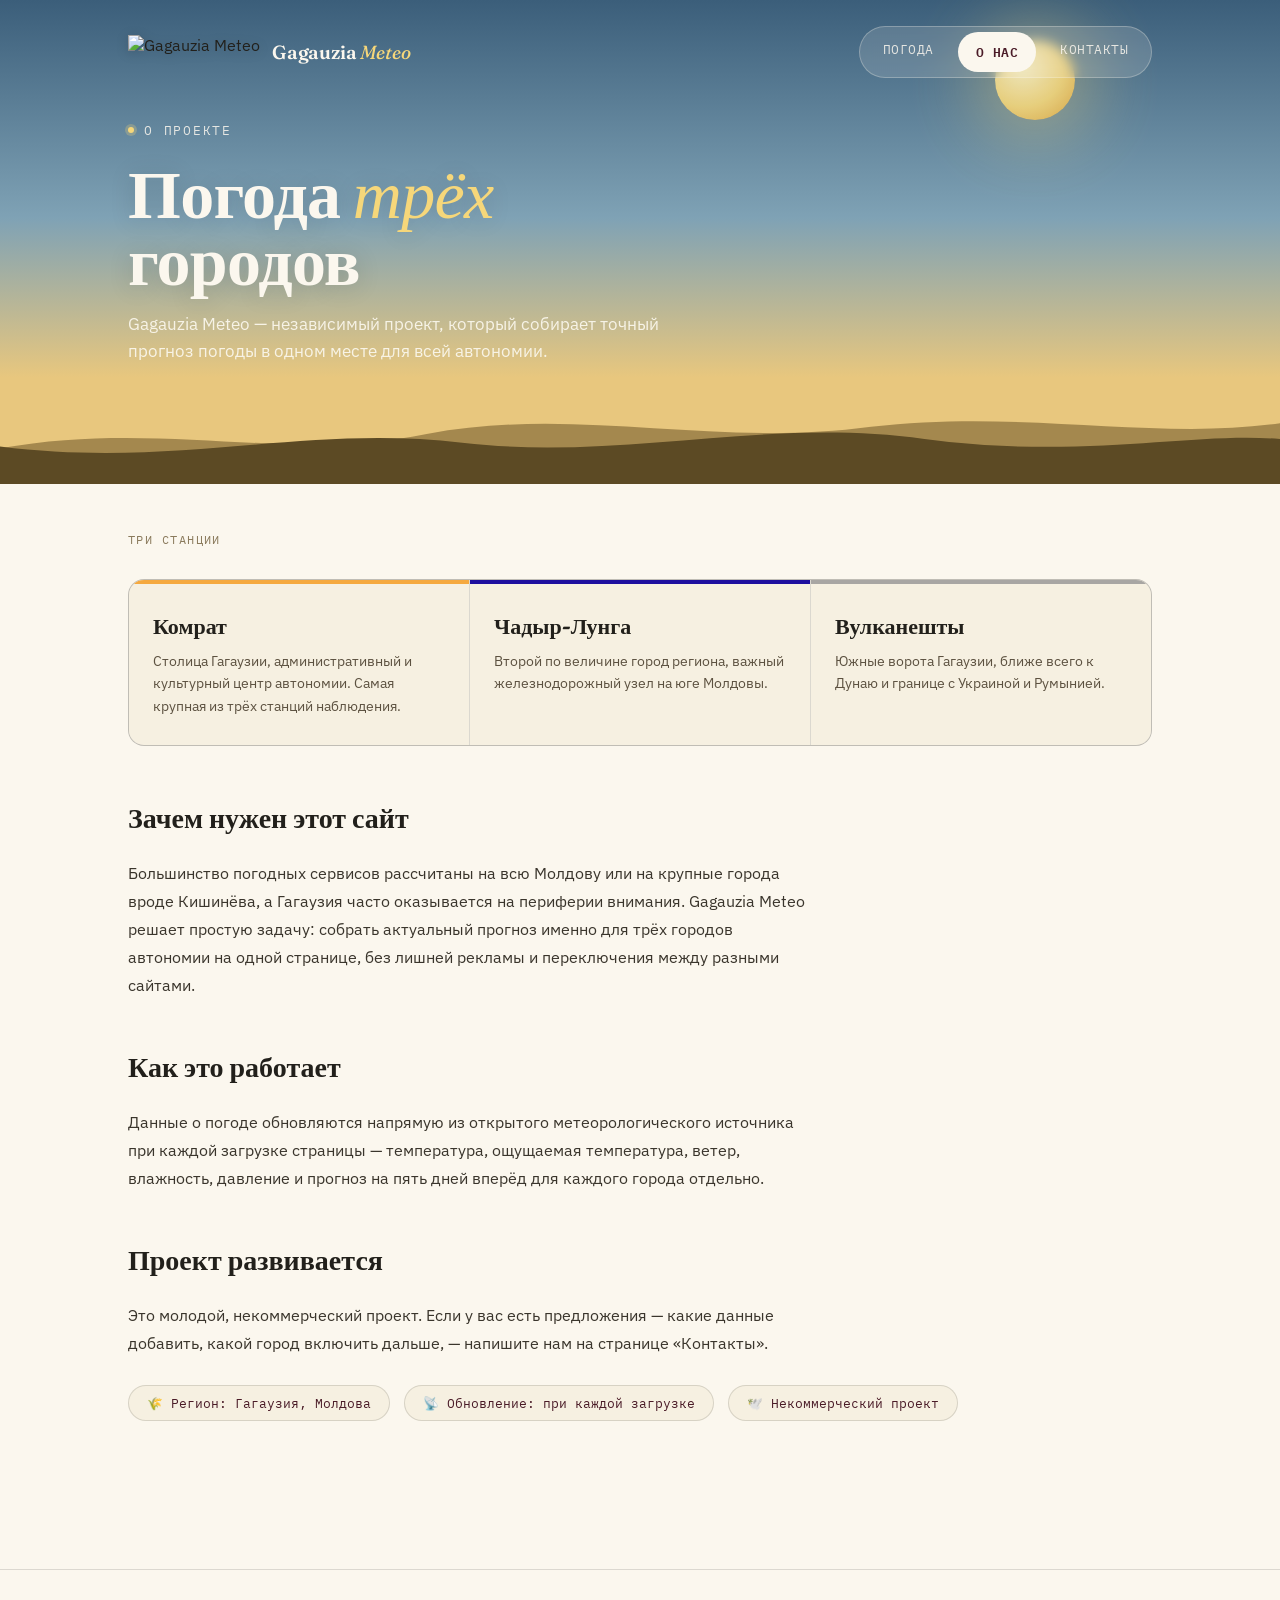
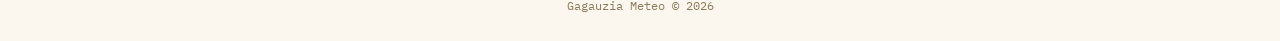
==== about.html @ 07c4e748 "Add files via upload" ====
<!DOCTYPE html>
<html lang="ru">
<head>
<meta charset="UTF-8">
<meta name="viewport" content="width=device-width, initial-scale=1.0">
<title>О нас — Gagauzia Meteo</title>
<meta name="description" content="Gagauzia Meteo — независимый погодный проект для Комрата, Чадыр-Лунги и Вулканешт.">
<link rel="icon" href="assets/logo.png">
<link rel="preconnect" href="https://fonts.googleapis.com">
<link rel="preconnect" href="https://fonts.gstatic.com" crossorigin>
<link href="https://fonts.googleapis.com/css2?family=Fraunces:opsz,wght@9..144,300;9..144,450;9..144,600;9..144,700&family=IBM+Plex+Sans:wght@400;500;600&family=IBM+Plex+Mono:wght@400;500;600&display=swap" rel="stylesheet">
<link rel="stylesheet" href="styles.css">
</head>
<body>

<div class="hero">
  <nav class="site-nav">
    <a href="index.html" class="brand">
      <img src="assets/logo.png" alt="Gagauzia Meteo">
      <span class="brand-word">Gagauzia <em>Meteo</em></span>
    </a>
    <div class="nav-links">
      <a href="index.html">Погода</a>
      <a href="about.html" class="active">О нас</a>
      <a href="contacts.html">Контакты</a>
    </div>
  </nav>

  <div class="sun" style="width:80px;height:80px; top:40px; right:16%; opacity:0.9;"></div>

  <div class="hero-inner short">
    <div class="eyebrow"><span class="dot"></span>О проекте</div>
    <h1 class="title">Погода <em>трёх</em><br>городов</h1>
    <p class="subtitle">Gagauzia Meteo — независимый проект, который собирает точный прогноз погоды в одном месте для всей автономии.</p>
  </div>

  <svg class="land land-back" viewBox="0 0 1440 140" preserveAspectRatio="none" style="height:100px;">
    <path d="M0,90 C180,50 320,110 480,70 C650,30 800,90 980,60 C1150,35 1300,80 1440,55 L1440,140 L0,140 Z"/>
  </svg>
  <svg class="land land-front" viewBox="0 0 1440 160" preserveAspectRatio="none" style="height:120px;">
    <path d="M0,110 C200,140 340,80 520,105 C700,130 860,70 1040,100 C1220,128 1340,90 1440,100 L1440,160 L0,160 Z"/>
  </svg>
</div>

<main>
  <div class="section-label">Три станции</div>
  <div class="about-grid">
    <div class="about-cell" style="--dot:var(--dot-amber)">
      <h3>Комрат</h3>
      <p>Столица Гагаузии, административный и культурный центр автономии. Самая крупная из трёх станций наблюдения.</p>
    </div>
    <div class="about-cell" style="--dot:var(--dot-indigo)">
      <h3>Чадыр-Лунга</h3>
      <p>Второй по величине город региона, важный железнодорожный узел на юге Молдовы.</p>
    </div>
    <div class="about-cell" style="--dot:var(--dot-grey)">
      <h3>Вулканешты</h3>
      <p>Южные ворота Гагаузии, ближе всего к Дунаю и границе с Украиной и Румынией.</p>
    </div>
  </div>

  <div class="prose">
    <h2>Зачем нужен этот сайт</h2>
    <p>Большинство погодных сервисов рассчитаны на всю Молдову или на крупные города вроде Кишинёва, а Гагаузия часто оказывается на периферии внимания. Gagauzia Meteo решает простую задачу: собрать актуальный прогноз именно для трёх городов автономии на одной странице, без лишней рекламы и переключения между разными сайтами.</p>

    <h2>Как это работает</h2>
    <p>Данные о погоде обновляются напрямую из открытого метеорологического источника при каждой загрузке страницы — температура, ощущаемая температура, ветер, влажность, давление и прогноз на пять дней вперёд для каждого города отдельно.</p>

    <h2>Проект развивается</h2>
    <p>Это молодой, некоммерческий проект. Если у вас есть предложения — какие данные добавить, какой город включить дальше, — напишите нам на странице «Контакты».</p>
  </div>

  <div class="mission-strip">
    <span class="mission-pill">🌾 Регион: Гагаузия, Молдова</span>
    <span class="mission-pill">📡 Обновление: при каждой загрузке</span>
    <span class="mission-pill">🕊️ Некоммерческий проект</span>
  </div>
</main>

<footer>
  Gagauzia Meteo © <span id="year"></span>
</footer>

<script>document.getElementById('year').textContent = new Date().getFullYear();</script>
</body>
</html>
---- styles.css ----
:root{
  --sky-top:#3B5E7A;
  --sky-mid:#7FA2B5;
  --sky-low:#E8C77E;
  --steppe-dark:#5C4A24;
  --cream:#F6F0E1;
  --ink:#22201B;
  --wine:#6B2737;
  --wine-deep:#4A1B27;
  --paper:#FBF7EE;
  --line: rgba(34,32,27,0.14);
  --gold: #C99A3E;
  /* accent trio, lifted from the logo dots */
  --dot-amber:#F5A93F;
  --dot-indigo:#1E0F9E;
  --dot-grey:#A8A6A3;
}
*{box-sizing:border-box;}
html{scroll-behavior:smooth;}
body{
  margin:0;
  background:var(--paper);
  color:var(--ink);
  font-family:'IBM Plex Sans', sans-serif;
  -webkit-font-smoothing:antialiased;
}
@media (prefers-reduced-motion: reduce){
  *{animation-duration:0.001ms !important; animation-iteration-count:1 !important; transition-duration:0.001ms !important;}
}
a{color:inherit;}

/* ---------- SITE NAV ---------- */
.site-nav{
  position:relative;
  z-index:10;
  max-width:1080px;
  margin:0 auto;
  padding:26px 28px 0;
  display:flex;
  align-items:center;
  justify-content:space-between;
}
.brand{
  display:flex;
  align-items:center;
  gap:12px;
  text-decoration:none;
}
.brand img{height:34px; width:auto; display:block; filter: drop-shadow(0 2px 6px rgba(0,0,0,0.15));}
.brand-word{
  font-family:'Fraunces', serif;
  font-weight:600;
  font-size:19px;
  color:var(--paper);
  letter-spacing:-0.01em;
}
.brand-word em{font-style:italic; font-weight:450; color:#F6D77A;}
.nav-links{
  display:flex;
  gap:6px;
  background:rgba(251,247,238,0.14);
  border:1px solid rgba(251,247,238,0.28);
  border-radius:100px;
  padding:5px;
  backdrop-filter:blur(6px);
}
.nav-links a{
  font-family:'IBM Plex Mono', monospace;
  font-size:12.5px;
  letter-spacing:0.04em;
  text-transform:uppercase;
  text-decoration:none;
  color:rgba(251,247,238,0.85);
  padding:9px 18px;
  border-radius:100px;
  transition:background 0.15s ease, color 0.15s ease;
}
.nav-links a:hover{background:rgba(251,247,238,0.14);}
.nav-links a.active{background:var(--paper); color:var(--wine-deep); font-weight:600;}

.nav-toggle{display:none;}

@media (max-width:640px){
  .site-nav{padding:20px 20px 0;}
  .brand-word{display:none;}
  .nav-links{gap:2px;}
  .nav-links a{padding:8px 11px; font-size:11px;}
}

/* ---------- HERO / HORIZON (shared across pages, height varies) ---------- */
.hero{
  position:relative;
  overflow:hidden;
  background:linear-gradient(180deg, var(--sky-top) 0%, var(--sky-mid) 45%, var(--sky-low) 78%, var(--sky-low) 100%);
}
.hero-inner{
  position:relative;
  z-index:3;
  max-width:1080px;
  margin:0 auto;
  padding:44px 28px 170px;
}
.hero-inner.short{padding-bottom:120px;}
.eyebrow{
  font-family:'IBM Plex Mono', monospace;
  font-size:12.5px;
  letter-spacing:0.14em;
  text-transform:uppercase;
  color:rgba(251,247,238,0.85);
  display:flex;
  align-items:center;
  gap:10px;
  margin-bottom:22px;
}
.eyebrow .dot{width:6px;height:6px;border-radius:50%;background:#F6D77A;box-shadow:0 0 0 3px rgba(246,215,122,0.25);}
h1.title{
  font-family:'Fraunces', serif;
  font-weight:600;
  font-optical-sizing:auto;
  font-size:clamp(36px, 6vw, 68px);
  line-height:0.98;
  letter-spacing:-0.01em;
  color:var(--paper);
  margin:0 0 18px;
  text-shadow:0 2px 24px rgba(0,0,0,0.15);
}
h1.title em{font-style:italic; font-weight:450; color:#F6D77A;}
.subtitle{
  font-size:17px;
  max-width:560px;
  color:rgba(251,247,238,0.92);
  line-height:1.55;
  margin:0;
}
.subtitle b{font-weight:600; color:#fff;}

.sun{
  position:absolute;
  border-radius:50%;
  background:radial-gradient(circle at 35% 32%, #FFF3C4, #F6D77A 55%, #E3A93F 100%);
  box-shadow:0 0 70px 18px rgba(246,215,122,0.45);
  z-index:1;
}
.birds{position:absolute; z-index:2; opacity:0.55;}

.land{position:absolute; left:0; right:0; bottom:0; width:100%; display:block;}
.land-back{fill:#6E5527; opacity:0.55;}
.land-front{fill:var(--steppe-dark);}

/* ---------- MAIN CONTENT ---------- */
main{max-width:1080px; margin:0 auto; padding:48px 28px 100px;}

.section-label{
  font-family:'IBM Plex Mono', monospace;
  font-size:12px;
  letter-spacing:0.12em;
  text-transform:uppercase;
  color:#8a7a5c;
  margin:0 0 16px;
}

footer{
  border-top:1px solid var(--line);
  padding:28px;
  text-align:center;
  font-family:'IBM Plex Mono', monospace;
  font-size:12px;
  color:#8a7a5c;
}
footer a{color:var(--wine); text-decoration:none;}
footer a:hover{text-decoration:underline;}

/* ---------- WEATHER PAGE ---------- */
.stations-strip{
  position:relative;
  z-index:4;
  max-width:1080px;
  margin:-96px auto 0;
  padding:0 28px;
  display:grid;
  grid-template-columns:repeat(3, 1fr);
  gap:20px;
}
.station-tab{
  background:var(--paper);
  border:1px solid var(--line);
  border-left:4px solid var(--dot);
  border-radius:14px;
  padding:16px 18px;
  box-shadow:0 12px 30px rgba(34,20,10,0.14);
  cursor:pointer;
  transition:transform 0.18s ease, box-shadow 0.18s ease;
  text-align:left;
  font-family:inherit;
}
.station-tab:hover{transform:translateY(-3px); box-shadow:0 16px 36px rgba(34,20,10,0.18);}
.station-tab.active{background:var(--wine); border-left-color:var(--dot); border-color:var(--wine);}
.station-tab .n{
  font-family:'IBM Plex Mono', monospace;
  font-size:11px;
  letter-spacing:0.1em;
  text-transform:uppercase;
  color:var(--gold);
  display:block;
  margin-bottom:6px;
}
.station-tab.active .n{color:#F6D77A;}
.station-tab .city{
  font-family:'Fraunces', serif;
  font-weight:600;
  font-size:22px;
  color:var(--ink);
  display:block;
}
.station-tab.active .city{color:var(--paper);}
.station-tab .temp-preview{
  font-family:'IBM Plex Mono', monospace;
  font-size:14px;
  color:#8a7a5c;
  margin-top:4px;
  display:block;
}
.station-tab.active .temp-preview{color:rgba(251,247,238,0.75);}

.panel{display:none; animation:fadein 0.35s ease;}
.panel.active{display:block;}
@keyframes fadein{from{opacity:0; transform:translateY(6px);} to{opacity:1; transform:translateY(0);}}

.panel-head{
  display:flex;
  justify-content:space-between;
  align-items:flex-end;
  flex-wrap:wrap;
  gap:16px;
  border-bottom:1px solid var(--line);
  padding-bottom:22px;
  margin-bottom:32px;
}
.panel-head h2{font-family:'Fraunces', serif; font-size:34px; font-weight:600; margin:0;}
.panel-head .coords{font-family:'IBM Plex Mono', monospace; font-size:12.5px; color:#8a7a5c;}
.status-line{font-family:'IBM Plex Mono', monospace; font-size:12px; color:#8a7a5c;}

.now-grid{
  display:grid;
  grid-template-columns: 1.15fr 1fr 1fr 1fr;
  gap:1px;
  background:var(--line);
  border:1px solid var(--line);
  border-radius:16px;
  overflow:hidden;
  margin-bottom:40px;
}
.now-cell{background:var(--cream); padding:26px 22px;}
.now-cell .label{font-family:'IBM Plex Mono', monospace; font-size:11px; letter-spacing:0.09em; text-transform:uppercase; color:#8a7a5c; margin-bottom:10px; display:block;}
.now-cell .value{font-family:'Fraunces', serif; font-weight:600; font-size:40px; line-height:1; color:var(--wine-deep);}
.now-cell .value .unit{font-size:20px; font-weight:450; margin-left:2px; color:#8a7a5c;}
.now-cell .desc{font-family:'IBM Plex Sans', sans-serif; font-size:13px; color:#5c5140; margin-top:8px;}
.now-cell.hero-cell{background:var(--wine); color:var(--paper);}
.now-cell.hero-cell .label{color:#E8B8C4;}
.now-cell.hero-cell .value{color:var(--paper);}
.now-cell.hero-cell .value .unit{color:rgba(251,247,238,0.7);}
.now-cell.hero-cell .desc{color:rgba(251,247,238,0.85);}

.forecast-row{display:grid; grid-template-columns:repeat(5, 1fr); gap:12px;}
.day-card{background:var(--cream); border:1px solid var(--line); border-radius:12px; padding:16px 12px; text-align:center;}
.day-card .dname{font-family:'IBM Plex Mono', monospace; font-size:11px; letter-spacing:0.08em; text-transform:uppercase; color:#8a7a5c; margin-bottom:10px;}
.day-card .dicon{font-size:26px; margin-bottom:8px;}
.day-card .drange{font-family:'IBM Plex Mono', monospace; font-size:14px; color:var(--ink);}
.day-card .drange .lo{color:#8a7a5c;}

.loading, .error{font-family:'IBM Plex Mono', monospace; font-size:13px; color:#8a7a5c; padding:40px 0; text-align:center;}
.error{color:var(--wine);}

/* ---------- ABOUT PAGE ---------- */
.about-grid{
  display:grid;
  grid-template-columns:1fr 1fr 1fr;
  gap:1px;
  background:var(--line);
  border:1px solid var(--line);
  border-radius:16px;
  overflow:hidden;
  margin:32px 0 48px;
}
.about-cell{background:var(--cream); padding:28px 24px; border-top:4px solid var(--dot);}
.about-cell h3{font-family:'Fraunces', serif; font-size:22px; margin:0 0 10px;}
.about-cell p{font-size:14px; line-height:1.6; color:#5c5140; margin:0;}

.prose{max-width:680px; font-size:16px; line-height:1.75; color:#3a352c;}
.prose p{margin:0 0 18px;}
.prose h2{font-family:'Fraunces', serif; font-size:28px; font-weight:600; margin:44px 0 16px; color:var(--ink);}
.prose h2:first-child{margin-top:0;}

.mission-strip{
  display:flex;
  gap:14px;
  flex-wrap:wrap;
  margin:28px 0 48px;
}
.mission-pill{
  font-family:'IBM Plex Mono', monospace;
  font-size:12.5px;
  color:var(--wine-deep);
  background:var(--cream);
  border:1px solid var(--line);
  border-radius:100px;
  padding:9px 18px;
}

/* ---------- CONTACTS PAGE ---------- */
.contact-grid{
  display:grid;
  grid-template-columns:1.1fr 1fr;
  gap:1px;
  background:var(--line);
  border:1px solid var(--line);
  border-radius:16px;
  overflow:hidden;
}
.contact-cell{background:var(--cream); padding:36px 32px;}
.contact-cell.wine{background:var(--wine); color:var(--paper);}
.contact-cell.wine h3{color:var(--paper);}
.contact-cell.wine p, .contact-cell.wine a{color:rgba(251,247,238,0.9);}
.contact-cell h3{font-family:'Fraunces', serif; font-size:22px; margin:0 0 14px;}
.contact-row{display:flex; align-items:center; gap:12px; margin-bottom:16px; font-size:15px;}
.contact-row .k{font-family:'IBM Plex Mono', monospace; font-size:11px; text-transform:uppercase; letter-spacing:0.08em; color:#8a7a5c; min-width:88px;}
.contact-cell.wine .contact-row .k{color:#E8B8C4;}
.contact-row a{text-decoration:none; font-weight:500;}
.contact-row a:hover{text-decoration:underline;}
.town-list{list-style:none; margin:0; padding:0; display:flex; flex-direction:column; gap:12px;}
.town-list li{display:flex; align-items:baseline; gap:10px; font-size:14px; color:rgba(251,247,238,0.92);}
.town-list .dotmark{width:8px; height:8px; border-radius:50%; flex:none;}

@media (max-width: 760px){
  .stations-strip{grid-template-columns:1fr; margin-top:-70px;}
  .now-grid{grid-template-columns:1fr 1fr;}
  .forecast-row{grid-template-columns:repeat(3, 1fr); row-gap:12px;}
  .hero-inner{padding:36px 20px 130px;}
  .about-grid{grid-template-columns:1fr;}
  .contact-grid{grid-template-columns:1fr;}
}
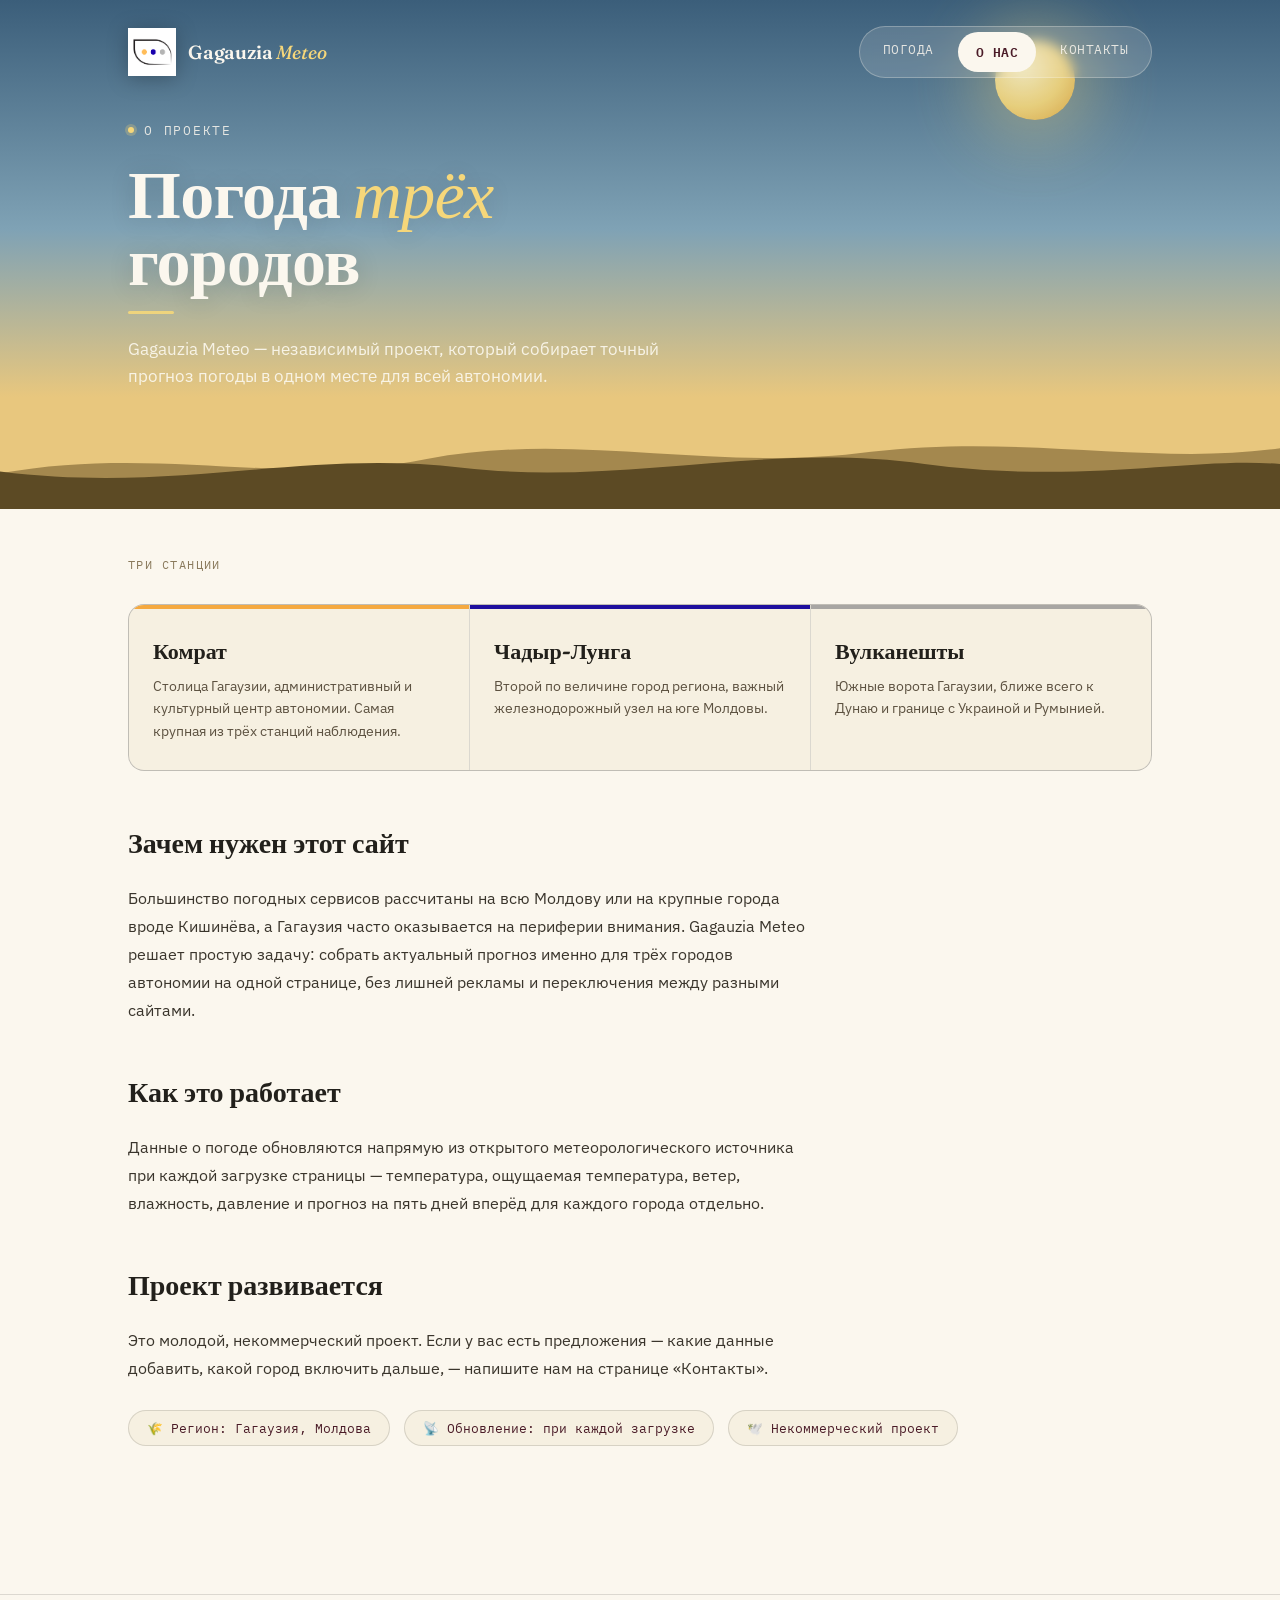
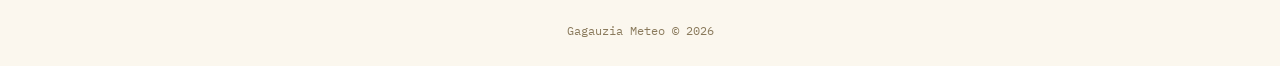
==== commit e28e79e2: "Add files via upload" ====
--- a/about.html
+++ b/about.html
@@ -31,6 +31,7 @@
   <div class="hero-inner short">
     <div class="eyebrow"><span class="dot"></span>О проекте</div>
     <h1 class="title">Погода <em>трёх</em><br>городов</h1>
+    <div class="title-rule"></div>
     <p class="subtitle">Gagauzia Meteo — независимый проект, который собирает точный прогноз погоды в одном месте для всей автономии.</p>
   </div>
 
--- a/styles.css
+++ b/styles.css
@@ -46,7 +46,7 @@
   gap:12px;
   text-decoration:none;
 }
-.brand img{height:34px; width:auto; display:block; filter: drop-shadow(0 2px 6px rgba(0,0,0,0.15));}
+.brand img{height:48px; width:auto; display:block; filter: drop-shadow(0 3px 10px rgba(0,0,0,0.25));}
 .brand-word{
   font-family:'Fraunces', serif;
   font-weight:600;
@@ -125,6 +125,14 @@
   text-shadow:0 2px 24px rgba(0,0,0,0.15);
 }
 h1.title em{font-style:italic; font-weight:450; color:#F6D77A;}
+.title-rule{
+  width:46px;
+  height:3px;
+  border-radius:2px;
+  background:#F6D77A;
+  margin:0 0 22px;
+  opacity:0.9;
+}
 .subtitle{
   font-size:17px;
   max-width:560px;
@@ -262,7 +270,8 @@
 .now-cell.hero-cell .desc{color:rgba(251,247,238,0.85);}
 
 .forecast-row{display:grid; grid-template-columns:repeat(5, 1fr); gap:12px;}
-.day-card{background:var(--cream); border:1px solid var(--line); border-radius:12px; padding:16px 12px; text-align:center;}
+.day-card{background:var(--cream); border:1px solid var(--line); border-radius:12px; padding:16px 12px; text-align:center; transition:transform 0.15s ease, box-shadow 0.15s ease;}
+.day-card:hover{transform:translateY(-2px); box-shadow:0 8px 18px rgba(34,20,10,0.1);}
 .day-card .dname{font-family:'IBM Plex Mono', monospace; font-size:11px; letter-spacing:0.08em; text-transform:uppercase; color:#8a7a5c; margin-bottom:10px;}
 .day-card .dicon{font-size:26px; margin-bottom:8px;}
 .day-card .drange{font-family:'IBM Plex Mono', monospace; font-size:14px; color:var(--ink);}
@@ -282,7 +291,8 @@
   overflow:hidden;
   margin:32px 0 48px;
 }
-.about-cell{background:var(--cream); padding:28px 24px; border-top:4px solid var(--dot);}
+.about-cell{background:var(--cream); padding:28px 24px; border-top:4px solid var(--dot); transition:background 0.2s ease, transform 0.2s ease;}
+.about-cell:hover{background:#F0E7CF; transform:translateY(-2px);}
 .about-cell h3{font-family:'Fraunces', serif; font-size:22px; margin:0 0 10px;}
 .about-cell p{font-size:14px; line-height:1.6; color:#5c5140; margin:0;}
 
